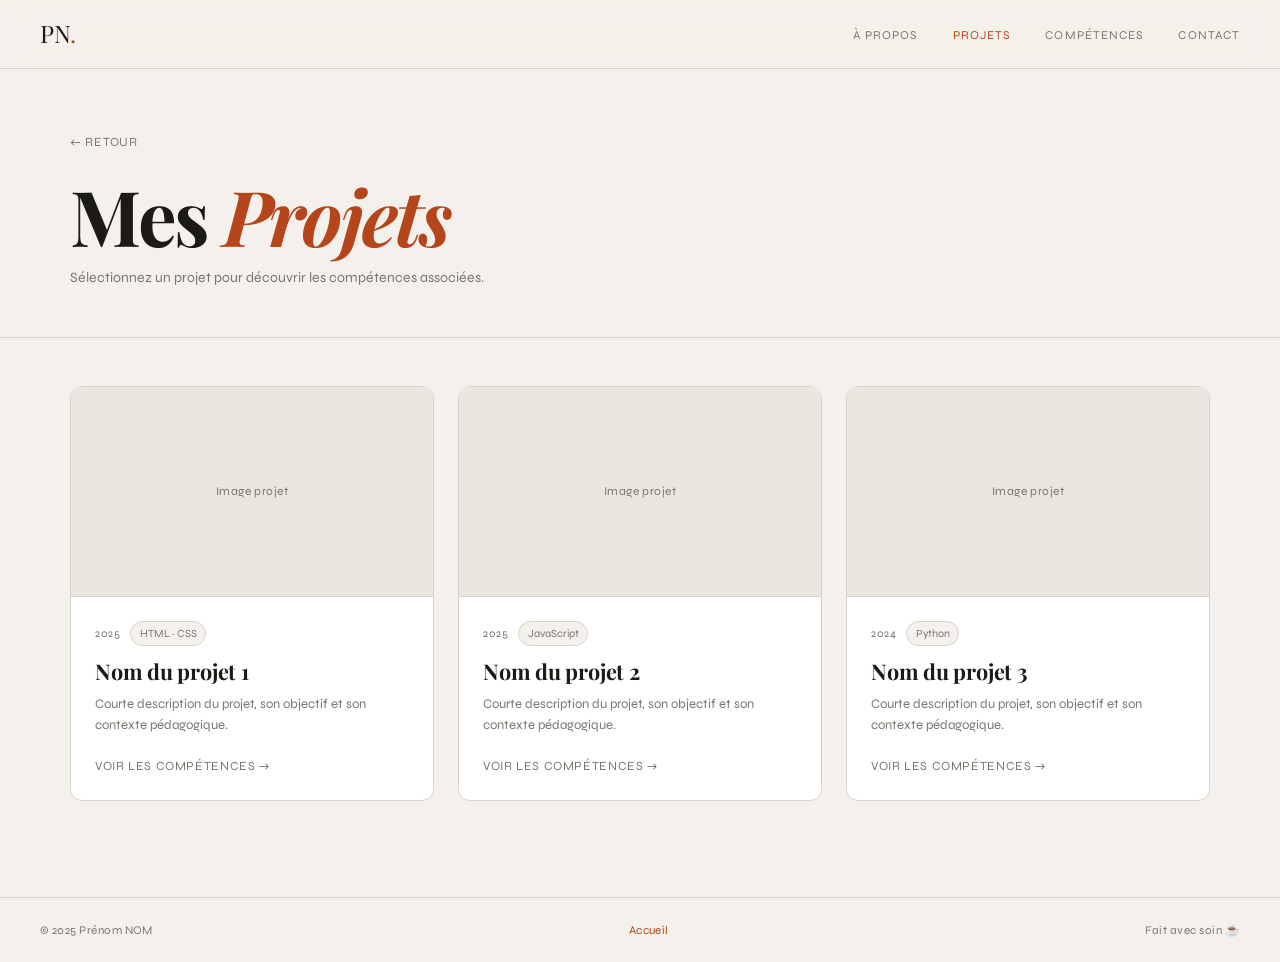
==== projets.html @ e12aec42 "Add files via upload" ====
<!DOCTYPE html>
<html lang="fr">
<head>
  <meta charset="UTF-8"/>
  <meta name="viewport" content="width=device-width, initial-scale=1.0"/>
  <title>Projets — Portfolio</title>
  <link rel="preconnect" href="https://fonts.googleapis.com">
  <link href="https://fonts.googleapis.com/css2?family=Playfair+Display:ital,wght@0,400;0,700;1,400&family=Syne:wght@400;500;700&display=swap" rel="stylesheet">
  <link rel="stylesheet" href="style.css"/>
</head>
<body class="page-projets">

  <nav class="nav">
    <a href="index.html" class="nav-logo">PN<span>.</span></a>
    <ul class="nav-links">
      <li><a href="index.html#about">À propos</a></li>
      <li><a href="projets.html" class="nav-active">Projets</a></li>
      <li><a href="index.html#skills">Compétences</a></li>
      <li><a href="index.html#contact">Contact</a></li>
    </ul>
    <button class="nav-burger" id="burger" aria-label="Menu">
      <span></span><span></span><span></span>
    </button>
  </nav>

  <!-- PAGE HEADER -->
  <header class="page-header">
    <div class="container">
      <a href="index.html" class="back-link">← Retour</a>
      <h1 class="page-title">Mes <em>Projets</em></h1>
      <p class="page-sub">Sélectionnez un projet pour découvrir les compétences associées.</p>
    </div>
  </header>

  <!-- MAIN CONTENT -->
  <main class="projets-main">
    <div class="container">

      <!-- VUE 1 : Grille des projets -->
      <div id="view-projects" class="view active">
        <div class="projects-grid">

          <article class="proj-card" data-project="projet1">
            <div class="proj-thumb placeholder-thumb">
              <!-- Remplace par : <img src="images/projet1.jpg" alt="Nom du projet"/> -->
              <span>Image projet</span>
            </div>
            <div class="proj-info">
              <div class="proj-meta">
                <span class="proj-year">2025</span>
                <span class="proj-tag">HTML · CSS</span>
              </div>
              <h2 class="proj-name">Nom du projet 1</h2>
              <p class="proj-desc">Courte description du projet, son objectif et son contexte pédagogique.</p>
              <span class="proj-cta">Voir les compétences →</span>
            </div>
          </article>

          <article class="proj-card" data-project="projet2">
            <div class="proj-thumb placeholder-thumb">
              <span>Image projet</span>
            </div>
            <div class="proj-info">
              <div class="proj-meta">
                <span class="proj-year">2025</span>
                <span class="proj-tag">JavaScript</span>
              </div>
              <h2 class="proj-name">Nom du projet 2</h2>
              <p class="proj-desc">Courte description du projet, son objectif et son contexte pédagogique.</p>
              <span class="proj-cta">Voir les compétences →</span>
            </div>
          </article>

          <article class="proj-card" data-project="projet3">
            <div class="proj-thumb placeholder-thumb">
              <span>Image projet</span>
            </div>
            <div class="proj-info">
              <div class="proj-meta">
                <span class="proj-year">2024</span>
                <span class="proj-tag">Python</span>
              </div>
              <h2 class="proj-name">Nom du projet 3</h2>
              <p class="proj-desc">Courte description du projet, son objectif et son contexte pédagogique.</p>
              <span class="proj-cta">Voir les compétences →</span>
            </div>
          </article>

          <!-- Ajoute d'autres projets ici en copiant un article.proj-card -->

        </div>
      </div>

      <!-- VUE 2 : Grille des 6 compétences -->
      <div id="view-competences" class="view">
        <div class="view-header">
          <button class="back-btn" id="back-to-projects">← Retour aux projets</button>
          <div class="view-title-block">
            <h2 class="view-title">Compétences de <em id="current-project-name">—</em></h2>
            <p class="view-sub">Cliquez sur une compétence pour voir les réalisations associées.</p>
          </div>
        </div>

        <div class="competences-grid">
          <div class="comp-card" data-comp="c1">
            <span class="comp-num">C1</span>
            <h3 class="comp-name">Nom Compétence 1</h3>
            <p class="comp-desc">Courte description de la compétence évaluée lors de l'examen.</p>
            <span class="comp-arrow">→</span>
          </div>
          <div class="comp-card" data-comp="c2">
            <span class="comp-num">C2</span>
            <h3 class="comp-name">Nom Compétence 2</h3>
            <p class="comp-desc">Courte description de la compétence évaluée lors de l'examen.</p>
            <span class="comp-arrow">→</span>
          </div>
          <div class="comp-card" data-comp="c3">
            <span class="comp-num">C3</span>
            <h3 class="comp-name">Nom Compétence 3</h3>
            <p class="comp-desc">Courte description de la compétence évaluée lors de l'examen.</p>
            <span class="comp-arrow">→</span>
          </div>
          <div class="comp-card" data-comp="c4">
            <span class="comp-num">C4</span>
            <h3 class="comp-name">Nom Compétence 4</h3>
            <p class="comp-desc">Courte description de la compétence évaluée lors de l'examen.</p>
            <span class="comp-arrow">→</span>
          </div>
          <div class="comp-card" data-comp="c5">
            <span class="comp-num">C5</span>
            <h3 class="comp-name">Nom Compétence 5</h3>
            <p class="comp-desc">Courte description de la compétence évaluée lors de l'examen.</p>
            <span class="comp-arrow">→</span>
          </div>
          <div class="comp-card" data-comp="c6">
            <span class="comp-num">C6</span>
            <h3 class="comp-name">Nom Compétence 6</h3>
            <p class="comp-desc">Courte description de la compétence évaluée lors de l'examen.</p>
            <span class="comp-arrow">→</span>
          </div>
        </div>
      </div>

      <!-- VUE 3 : Galerie d'images -->
      <div id="view-gallery" class="view">
        <div class="view-header">
          <button class="back-btn" id="back-to-competences">← Retour aux compétences</button>
          <div class="view-title-block">
            <h2 class="view-title">
              <em id="current-comp-name">—</em>
              <span class="view-title-project"> · <span id="gallery-project-name">—</span></span>
            </h2>
            <p class="view-sub">Cliquez sur une image pour l'agrandir.</p>
          </div>
        </div>

        <div class="gallery-grid" id="gallery-grid">
          <!-- Les images sont injectées dynamiquement par JS -->
        </div>

        <div class="gallery-empty" id="gallery-empty" style="display:none">
          <p>Aucune image pour cette compétence.<br>Ajoutez vos images dans <code>data.js</code>.</p>
        </div>
      </div>

    </div>
  </main>

  <!-- LIGHTBOX -->
  <div class="lightbox" id="lightbox" role="dialog" aria-modal="true" aria-label="Image agrandie">
    <button class="lb-close" id="lb-close" aria-label="Fermer">✕</button>
    <button class="lb-prev" id="lb-prev" aria-label="Précédent">‹</button>
    <button class="lb-next" id="lb-next" aria-label="Suivant">›</button>
    <div class="lb-inner">
      <img src="" alt="" id="lb-img"/>
      <p class="lb-caption" id="lb-caption"></p>
    </div>
  </div>

  <footer class="footer">
    <span>© 2025 Prénom NOM</span>
    <a href="index.html" class="footer-link">Accueil</a>
    <span>Fait avec soin ☕</span>
  </footer>

  <script src="data.js"></script>
  <script src="script.js"></script>
</body>
</html>
---- style.css ----
/* ============================================
   VARIABLES
   ============================================ */
:root {
  --bg:        #f4f1ec;
  --bg-alt:    #ebe7e0;
  --bg-dark:   #1c1a17;
  --fg:        #1c1a17;
  --fg-muted:  #7a7670;
  --accent:    #b5451b;
  --accent2:   #d4a574;
  --border:    #d8d3ca;
  --card:      #ffffff;
  --font-dis:  'Playfair Display', Georgia, serif;
  --font-ui:   'Syne', sans-serif;
  --r:         6px;
  --t:         0.22s ease;
  --max:       1140px;
}

/* ============================================
   RESET
   ============================================ */
*,*::before,*::after{box-sizing:border-box;margin:0;padding:0}
html{scroll-behavior:smooth;font-size:16px}
body{font-family:var(--font-ui);background:var(--bg);color:var(--fg);line-height:1.65;overflow-x:hidden}
a{color:inherit;text-decoration:none}
img{display:block;max-width:100%}
ul{list-style:none}
button{font-family:var(--font-ui)}

/* ============================================
   NAV
   ============================================ */
.nav{
  position:fixed;top:0;left:0;right:0;z-index:200;
  display:flex;align-items:center;justify-content:space-between;
  padding:.9rem 2.5rem;
  background:rgba(244,241,236,.9);
  backdrop-filter:blur(14px);
  border-bottom:1px solid var(--border);
}
.nav-logo{
  font-family:var(--font-dis);font-size:1.5rem;letter-spacing:-.02em;
  color:var(--fg);
}
.nav-logo span{color:var(--accent)}
.nav-links{display:flex;gap:2.2rem}
.nav-links a{
  font-size:.75rem;letter-spacing:.09em;text-transform:uppercase;
  color:var(--fg-muted);transition:color var(--t);
}
.nav-links a:hover,.nav-links a.nav-active{color:var(--accent)}
.nav-burger{display:none;flex-direction:column;gap:5px;background:none;border:none;cursor:pointer;padding:4px}
.nav-burger span{display:block;width:22px;height:1.5px;background:var(--fg);transition:var(--t)}

/* ============================================
   HERO (index)
   ============================================ */
.hero{
  min-height:100vh;display:flex;align-items:center;
  padding:8rem 2.5rem 4rem;
  position:relative;overflow:hidden;
}
.hero-bg-grid{
  position:absolute;inset:0;
  background-image:
    linear-gradient(var(--border) 1px,transparent 1px),
    linear-gradient(90deg,var(--border) 1px,transparent 1px);
  background-size:60px 60px;
  opacity:.35;
}
.hero-inner{position:relative;z-index:2;max-width:var(--max);margin:0 auto;width:100%}
.hero-badge{
  display:inline-block;margin-bottom:2rem;
  padding:.3rem .9rem;border:1px solid var(--border);border-radius:100px;
  font-size:.72rem;letter-spacing:.1em;text-transform:uppercase;color:var(--fg-muted);
  animation:fadeUp .6s ease both;
}
.hero-title{
  font-family:var(--font-dis);
  font-size:clamp(3.8rem,10vw,8.5rem);
  line-height:.95;letter-spacing:-.03em;
  margin-bottom:1.6rem;
  animation:fadeUp .7s .1s ease both;
}
.hero-title .line1{display:block}
.hero-title .line2{display:block;color:var(--accent);font-style:italic}
.hero-sub{
  font-size:.9rem;color:var(--fg-muted);margin-bottom:2.5rem;
  animation:fadeUp .7s .2s ease both;
}
.hero-sub strong{color:var(--fg)}
.hero-ctas{display:flex;gap:1rem;flex-wrap:wrap;animation:fadeUp .7s .3s ease both}

.hero-scroll-hint{
  position:absolute;bottom:2.5rem;left:2.5rem;
  display:flex;flex-direction:column;align-items:center;gap:.6rem;
  font-size:.68rem;letter-spacing:.1em;text-transform:uppercase;color:var(--fg-muted);
}
.scroll-line{width:1px;height:50px;background:linear-gradient(to bottom,var(--accent),transparent);animation:pulse 2s infinite}

/* ============================================
   BUTTONS / CTAs
   ============================================ */
.cta-main{
  display:inline-block;
  padding:.75rem 1.8rem;
  background:var(--accent);color:#fff;
  font-size:.78rem;letter-spacing:.06em;text-transform:uppercase;
  border:none;border-radius:var(--r);cursor:pointer;
  transition:background var(--t),transform var(--t);
}
.cta-main:hover{background:var(--fg);transform:translateY(-2px)}

.cta-ghost{
  display:inline-block;
  padding:.75rem 1.8rem;
  background:transparent;color:var(--fg);
  font-size:.78rem;letter-spacing:.06em;text-transform:uppercase;
  border:1px solid var(--border);border-radius:var(--r);
  transition:border-color var(--t),color var(--t),transform var(--t);
}
.cta-ghost:hover{border-color:var(--fg);transform:translateY(-2px)}

/* ============================================
   SECTION LAYOUT
   ============================================ */
.section{padding:6rem 2.5rem}
.section-alt{background:var(--bg-alt)}
.section-dark{background:var(--bg-dark);color:#f4f1ec}
.container{max-width:var(--max);margin:0 auto;width:100%}
.split{display:grid;grid-template-columns:180px 1fr;gap:3.5rem;align-items:start}
.tag-num{
  font-family:var(--font-dis);font-size:3.5rem;font-style:italic;
  color:var(--accent);line-height:1;display:block;margin-bottom:.2rem;
}
.tag-text{font-size:.72rem;letter-spacing:.1em;text-transform:uppercase;color:var(--fg-muted)}
.tag-num.light{color:var(--accent2)}
.tag-text.light{color:rgba(244,241,236,.5)}
.s-title{
  font-family:var(--font-dis);
  font-size:clamp(1.9rem,3.5vw,2.8rem);
  letter-spacing:-.02em;line-height:1.1;
  margin-bottom:1.4rem;
}
.s-title.light{color:#f4f1ec}
.s-body{font-size:.88rem;color:var(--fg-muted);margin-bottom:1rem;max-width:58ch}
.s-body.light{color:rgba(244,241,236,.65)}
.s-body strong{color:var(--fg)}

/* ============================================
   INFO GRID (about)
   ============================================ */
.info-grid{
  margin-top:2rem;display:grid;grid-template-columns:1fr 1fr;
  gap:0;border:1px solid var(--border);border-radius:var(--r);overflow:hidden;
}
.info-cell{
  padding:1rem 1.2rem;
  border-right:1px solid var(--border);border-bottom:1px solid var(--border);
}
.info-cell:nth-child(even){border-right:none}
.info-cell:nth-last-child(-n+2){border-bottom:none}
.info-key{display:block;font-size:.67rem;letter-spacing:.1em;text-transform:uppercase;color:var(--fg-muted);margin-bottom:.3rem}
.info-val{display:block;font-size:.88rem;color:var(--fg)}

/* ============================================
   TEASER (home → projects section)
   ============================================ */
.teaser-head{margin-bottom:3rem}
.teaser-head .s-title{margin-top:.5rem}
.teaser-head .cta-main{margin-top:1.2rem}

.teaser-grid{
  display:grid;grid-template-columns:repeat(6,1fr);gap:1px;
  background:rgba(255,255,255,.08);
  border:1px solid rgba(255,255,255,.08);
  border-radius:var(--r);overflow:hidden;
}
.teaser-card{
  padding:2rem 1.2rem;
  background:rgba(255,255,255,.03);
  border-right:1px solid rgba(255,255,255,.06);
  transition:background var(--t);
  cursor:default;
  animation:fadeUp .6s var(--delay,0s) ease both;
}
.teaser-card:last-child{border-right:none}
.teaser-card:hover{background:rgba(181,69,27,.15)}
.tc-num{
  display:block;
  font-family:var(--font-dis);font-style:italic;font-size:2rem;
  color:var(--accent2);margin-bottom:.5rem;
}
.tc-label{font-size:.75rem;color:rgba(244,241,236,.5);letter-spacing:.04em}

/* ============================================
   SKILLS
   ============================================ */
.sk-group{margin-bottom:2.5rem}
.sk-cat{font-size:.68rem;letter-spacing:.1em;text-transform:uppercase;color:var(--fg-muted);margin-bottom:1rem}
.sk-bars{display:flex;flex-direction:column;gap:.9rem}
.sk-row{display:flex;align-items:center;gap:1rem}
.sk-name{font-size:.82rem;min-width:120px}
.sk-track{flex:1;height:2px;background:var(--border);border-radius:100px;overflow:hidden}
.sk-fill{height:100%;width:0;background:var(--accent);animation:fillBar 1s ease forwards;animation-delay:.4s}
.sk-pct{font-size:.7rem;color:var(--fg-muted);min-width:32px;text-align:right}
.pills-row{display:flex;flex-wrap:wrap;gap:.5rem}
.pill{
  display:inline-block;padding:.25rem .75rem;
  background:var(--bg);border:1px solid var(--border);border-radius:100px;
  font-size:.72rem;color:var(--fg-muted);
}

/* ============================================
   CONTACT
   ============================================ */
.c-form{margin-top:1.5rem}
.c-row{display:grid;grid-template-columns:1fr 1fr;gap:1rem}
.c-group{display:flex;flex-direction:column;gap:.35rem;margin-bottom:.9rem}
.c-group label{font-size:.68rem;letter-spacing:.08em;text-transform:uppercase;color:var(--fg-muted)}
.c-group input,.c-group textarea{
  font-family:var(--font-ui);font-size:.85rem;
  padding:.7rem 1rem;background:var(--card);
  border:1px solid var(--border);border-radius:var(--r);
  color:var(--fg);transition:border-color var(--t);outline:none;resize:vertical;
}
.c-group input:focus,.c-group textarea:focus{border-color:var(--accent)}
.c-group input::placeholder,.c-group textarea::placeholder{color:var(--fg-muted);opacity:.5}
.c-status{margin-top:.6rem;font-size:.8rem;color:var(--accent);min-height:1.2em}
.c-links{margin-top:2rem;display:flex;flex-direction:column;gap:.7rem;border-top:1px solid var(--border);padding-top:2rem}
.c-link{display:flex;align-items:center;gap:.8rem;font-size:.85rem;color:var(--fg-muted);transition:color var(--t)}
.c-link:hover{color:var(--accent)}
.c-icon{
  width:28px;height:28px;display:flex;align-items:center;justify-content:center;
  border:1px solid var(--border);border-radius:var(--r);font-size:.75rem;font-style:normal;
}

/* ============================================
   PAGE PROJETS — HEADER
   ============================================ */
.page-header{
  padding:8rem 2.5rem 3rem;
  border-bottom:1px solid var(--border);
}
.back-link{
  display:inline-block;margin-bottom:1.5rem;
  font-size:.78rem;letter-spacing:.06em;text-transform:uppercase;
  color:var(--fg-muted);transition:color var(--t);
}
.back-link:hover{color:var(--accent)}
.page-title{
  font-family:var(--font-dis);
  font-size:clamp(2.5rem,6vw,5rem);
  line-height:1;letter-spacing:-.03em;
  margin-bottom:.8rem;
}
.page-title em{color:var(--accent);font-style:italic}
.page-sub{font-size:.88rem;color:var(--fg-muted)}

/* ============================================
   PAGE PROJETS — MAIN
   ============================================ */
.projets-main{padding:3rem 2.5rem 6rem}

/* VUES */
.view{display:none;animation:fadeUp .4s ease both}
.view.active{display:block}

.view-header{
  display:flex;align-items:flex-start;gap:2rem;margin-bottom:2.5rem;
  padding-bottom:2rem;border-bottom:1px solid var(--border);
}
.back-btn{
  flex-shrink:0;margin-top:.25rem;
  background:none;border:1px solid var(--border);border-radius:var(--r);
  padding:.5rem 1rem;font-size:.75rem;letter-spacing:.05em;text-transform:uppercase;
  color:var(--fg-muted);cursor:pointer;transition:all var(--t);
}
.back-btn:hover{border-color:var(--accent);color:var(--accent)}
.view-title{
  font-family:var(--font-dis);
  font-size:clamp(1.6rem,3vw,2.4rem);
  letter-spacing:-.02em;line-height:1.1;
  margin-bottom:.4rem;
}
.view-title em{color:var(--accent);font-style:italic}
.view-title-project{font-size:1rem;color:var(--fg-muted);font-family:var(--font-ui)}
.view-sub{font-size:.82rem;color:var(--fg-muted)}

/* ============================================
   GRILLE PROJETS
   ============================================ */
.projects-grid{
  display:grid;
  grid-template-columns:repeat(auto-fill,minmax(320px,1fr));
  gap:1.5rem;
}
.proj-card{
  background:var(--card);border:1px solid var(--border);border-radius:calc(var(--r)*2);
  overflow:hidden;cursor:pointer;
  display:flex;flex-direction:column;
  transition:transform var(--t),box-shadow var(--t);
}
.proj-card:hover{transform:translateY(-5px);box-shadow:0 20px 50px rgba(0,0,0,.09)}
.proj-card:hover .proj-cta{color:var(--accent)}

.proj-thumb{width:100%;height:210px;overflow:hidden;background:var(--bg-alt);flex-shrink:0}
.proj-thumb img{width:100%;height:100%;object-fit:cover;transition:transform .4s ease}
.proj-card:hover .proj-thumb img{transform:scale(1.04)}
.placeholder-thumb{
  display:flex;align-items:center;justify-content:center;
  font-size:.75rem;color:var(--fg-muted);letter-spacing:.04em;
  border-bottom:1px solid var(--border);
}

.proj-info{padding:1.5rem;flex:1;display:flex;flex-direction:column}
.proj-meta{display:flex;gap:.6rem;align-items:center;margin-bottom:.8rem}
.proj-year{font-size:.7rem;color:var(--fg-muted);letter-spacing:.05em}
.proj-tag{
  font-size:.68rem;padding:.15rem .55rem;
  background:var(--bg);border:1px solid var(--border);border-radius:100px;
  color:var(--fg-muted);
}
.proj-name{
  font-family:var(--font-dis);font-size:1.35rem;letter-spacing:-.01em;
  margin-bottom:.6rem;line-height:1.2;
}
.proj-desc{font-size:.82rem;color:var(--fg-muted);line-height:1.6;flex:1;margin-bottom:1.2rem}
.proj-cta{
  font-size:.78rem;letter-spacing:.05em;text-transform:uppercase;
  color:var(--fg-muted);transition:color var(--t);
  margin-top:auto;
}

/* ============================================
   GRILLE COMPÉTENCES
   ============================================ */
.competences-grid{
  display:grid;
  grid-template-columns:repeat(3,1fr);
  gap:1px;
  background:var(--border);
  border:1px solid var(--border);
  border-radius:calc(var(--r)*2);
  overflow:hidden;
}
.comp-card{
  background:var(--card);
  padding:2.2rem 1.8rem;
  cursor:pointer;position:relative;
  transition:background var(--t),color var(--t);
  display:flex;flex-direction:column;
}
.comp-card:hover{background:var(--accent);color:#fff}
.comp-num{
  font-family:var(--font-dis);font-style:italic;font-size:2.8rem;
  color:var(--accent);line-height:1;margin-bottom:.8rem;
  transition:color var(--t);
}
.comp-card:hover .comp-num{color:rgba(255,255,255,.4)}
.comp-name{font-size:1rem;margin-bottom:.5rem;line-height:1.2}
.comp-desc{font-size:.8rem;color:var(--fg-muted);line-height:1.55;flex:1;transition:color var(--t)}
.comp-card:hover .comp-desc{color:rgba(255,255,255,.75)}
.comp-arrow{
  margin-top:1.2rem;font-size:1.1rem;color:var(--border);
  transition:color var(--t),transform var(--t);
  align-self:flex-end;
}
.comp-card:hover .comp-arrow{color:#fff;transform:translateX(4px)}

/* ============================================
   GALERIE
   ============================================ */
.gallery-grid{
  display:grid;
  grid-template-columns:repeat(auto-fill,minmax(220px,1fr));
  gap:1rem;
}
.gallery-item{
  aspect-ratio:4/3;overflow:hidden;
  border-radius:var(--r);border:1px solid var(--border);
  cursor:zoom-in;background:var(--bg-alt);
  position:relative;
}
.gallery-item img{
  width:100%;height:100%;object-fit:cover;
  transition:transform .35s ease;
}
.gallery-item:hover img{transform:scale(1.06)}
.gallery-item-placeholder{
  width:100%;height:100%;
  display:flex;align-items:center;justify-content:center;
  flex-direction:column;gap:.5rem;
  color:var(--fg-muted);font-size:.75rem;letter-spacing:.04em;
  background:var(--bg-alt);
  cursor:default;
}
.gallery-item-placeholder span.icon{font-size:2rem;opacity:.3}

.gallery-empty{
  text-align:center;padding:4rem 2rem;
  color:var(--fg-muted);font-size:.88rem;line-height:1.8;
}
.gallery-empty code{
  background:var(--bg-alt);padding:.15rem .45rem;border-radius:3px;
  font-size:.82rem;color:var(--accent);
}

/* ============================================
   LIGHTBOX
   ============================================ */
.lightbox{
  display:none;position:fixed;inset:0;z-index:1000;
  background:rgba(28,26,23,.96);
  align-items:center;justify-content:center;
  animation:fadeIn .2s ease;
}
.lightbox.open{display:flex}
.lb-inner{max-width:90vw;max-height:90vh;position:relative}
.lb-inner img{
  max-width:90vw;max-height:80vh;
  object-fit:contain;border-radius:var(--r);
  display:block;
}
.lb-caption{
  text-align:center;margin-top:.8rem;
  font-size:.82rem;color:rgba(244,241,236,.55);
  letter-spacing:.03em;
}
.lb-close{
  position:fixed;top:1.5rem;right:2rem;
  background:none;border:none;
  font-size:1.8rem;color:rgba(244,241,236,.7);
  cursor:pointer;transition:color var(--t);z-index:10;
}
.lb-close:hover{color:#fff}
.lb-prev,.lb-next{
  position:fixed;top:50%;transform:translateY(-50%);
  background:rgba(244,241,236,.1);border:none;
  font-size:2.5rem;color:rgba(244,241,236,.7);
  cursor:pointer;transition:all var(--t);
  padding:.5rem 1rem;border-radius:var(--r);
  z-index:10;
}
.lb-prev{left:1.5rem}
.lb-next{right:1.5rem}
.lb-prev:hover,.lb-next:hover{background:rgba(244,241,236,.2);color:#fff}

/* ============================================
   FOOTER
   ============================================ */
.footer{
  padding:1.4rem 2.5rem;
  display:flex;justify-content:space-between;align-items:center;
  border-top:1px solid var(--border);
  font-size:.73rem;color:var(--fg-muted);letter-spacing:.04em;
}
.footer-link{color:var(--accent);transition:opacity var(--t)}
.footer-link:hover{opacity:.7}

/* ============================================
   ANIMATIONS
   ============================================ */
@keyframes fadeUp{from{opacity:0;transform:translateY(22px)}to{opacity:1;transform:none}}
@keyframes fadeIn{from{opacity:0}to{opacity:1}}
@keyframes fillBar{to{width:var(--w)}}
@keyframes pulse{0%,100%{opacity:.4}50%{opacity:1}}

.reveal{opacity:0;transform:translateY(18px);transition:opacity .55s ease,transform .55s ease}
.reveal.visible{opacity:1;transform:none}

/* ============================================
   RESPONSIVE
   ============================================ */
@media(max-width:900px){
  .teaser-grid{grid-template-columns:repeat(3,1fr)}
  .competences-grid{grid-template-columns:repeat(2,1fr)}
}

@media(max-width:700px){
  .nav-links{display:none}
  .nav-links.open{
    display:flex;flex-direction:column;
    position:fixed;top:58px;left:0;right:0;
    background:var(--bg);padding:1.5rem 2rem;gap:1.5rem;
    border-bottom:1px solid var(--border);z-index:199;
  }
  .nav-burger{display:flex}
  .hero{padding:7rem 1.5rem 3rem}
  .section{padding:4rem 1.5rem}
  .split{grid-template-columns:1fr;gap:1rem}
  .info-grid{grid-template-columns:1fr}
  .info-cell:nth-child(even){border-right:none}
  .info-cell{border-right:none}
  .teaser-grid{grid-template-columns:repeat(2,1fr)}
  .c-row{grid-template-columns:1fr}
  .footer{flex-direction:column;gap:.5rem;text-align:center}
  .page-header{padding:7rem 1.5rem 2.5rem}
  .projets-main{padding:2.5rem 1.5rem 5rem}
  .view-header{flex-direction:column;gap:1rem}
  .projects-grid{grid-template-columns:1fr}
  .competences-grid{grid-template-columns:1fr}
  .lb-prev{left:.5rem}
  .lb-next{right:.5rem}
}

@media(max-width:500px){
  .teaser-grid{grid-template-columns:repeat(2,1fr)}
  .gallery-grid{grid-template-columns:repeat(2,1fr)}
}
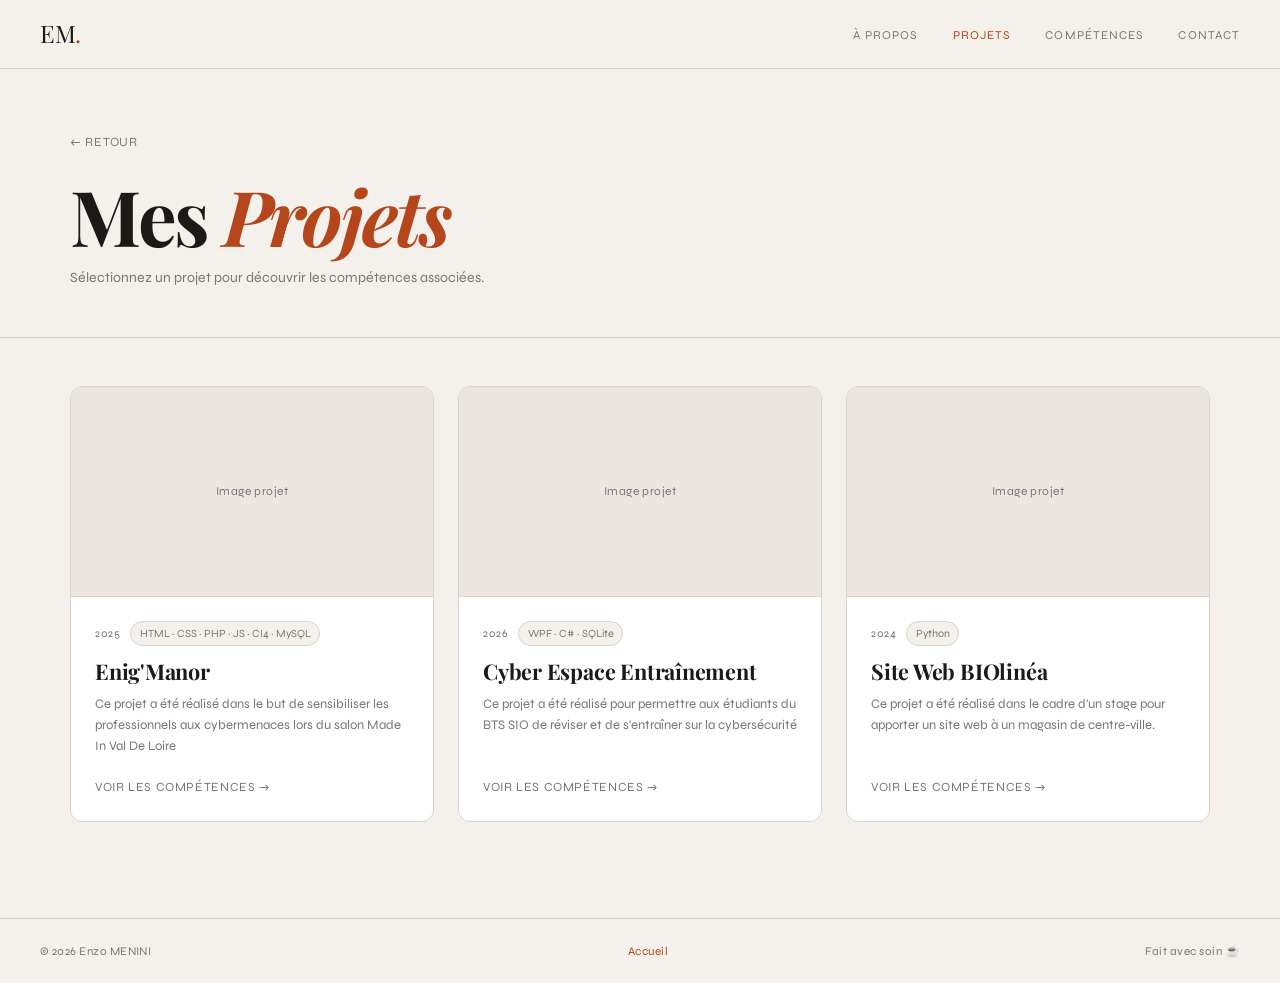
==== commit b78527a7: "Add files via upload" ====
--- a/projets.html
+++ b/projets.html
@@ -11,7 +11,7 @@
 <body class="page-projets">
 
   <nav class="nav">
-    <a href="index.html" class="nav-logo">PN<span>.</span></a>
+    <a href="index.html" class="nav-logo">EM<span>.</span></a>
     <ul class="nav-links">
       <li><a href="index.html#about">À propos</a></li>
       <li><a href="projets.html" class="nav-active">Projets</a></li>
@@ -48,10 +48,10 @@
             <div class="proj-info">
               <div class="proj-meta">
                 <span class="proj-year">2025</span>
-                <span class="proj-tag">HTML · CSS</span>
+                <span class="proj-tag">HTML · CSS · PHP · JS · CI4 · MySQL</span>
               </div>
-              <h2 class="proj-name">Nom du projet 1</h2>
-              <p class="proj-desc">Courte description du projet, son objectif et son contexte pédagogique.</p>
+              <h2 class="proj-name">Enig'Manor</h2>
+              <p class="proj-desc">Ce projet a été réalisé dans le but de sensibiliser les professionnels aux cybermenaces lors du salon Made In Val De Loire</p>
               <span class="proj-cta">Voir les compétences →</span>
             </div>
           </article>
@@ -62,11 +62,11 @@
             </div>
             <div class="proj-info">
               <div class="proj-meta">
-                <span class="proj-year">2025</span>
-                <span class="proj-tag">JavaScript</span>
+                <span class="proj-year">2026</span>
+                <span class="proj-tag">WPF · C# · SQLite</span>
               </div>
-              <h2 class="proj-name">Nom du projet 2</h2>
-              <p class="proj-desc">Courte description du projet, son objectif et son contexte pédagogique.</p>
+              <h2 class="proj-name">Cyber Espace Entraînement</h2>
+              <p class="proj-desc">Ce projet a été réalisé pour permettre aux étudiants du BTS SIO de réviser et de s'entraîner sur la cybersécurité</p>
               <span class="proj-cta">Voir les compétences →</span>
             </div>
           </article>
@@ -80,8 +80,8 @@
                 <span class="proj-year">2024</span>
                 <span class="proj-tag">Python</span>
               </div>
-              <h2 class="proj-name">Nom du projet 3</h2>
-              <p class="proj-desc">Courte description du projet, son objectif et son contexte pédagogique.</p>
+              <h2 class="proj-name">Site Web BIOlinéa</h2>
+              <p class="proj-desc">Ce projet a été réalisé dans le cadre d'un stage pour apporter un site web à un magasin de centre-ville.</p>
               <span class="proj-cta">Voir les compétences →</span>
             </div>
           </article>
@@ -104,37 +104,37 @@
         <div class="competences-grid">
           <div class="comp-card" data-comp="c1">
             <span class="comp-num">C1</span>
-            <h3 class="comp-name">Nom Compétence 1</h3>
+            <h3 class="comp-name">Gérer le patrimoine informatique</h3>
             <p class="comp-desc">Courte description de la compétence évaluée lors de l'examen.</p>
             <span class="comp-arrow">→</span>
           </div>
           <div class="comp-card" data-comp="c2">
             <span class="comp-num">C2</span>
-            <h3 class="comp-name">Nom Compétence 2</h3>
+            <h3 class="comp-name">Répondre aux incidents et aux demandes d'assistance et d'évolution</h3>
             <p class="comp-desc">Courte description de la compétence évaluée lors de l'examen.</p>
             <span class="comp-arrow">→</span>
           </div>
           <div class="comp-card" data-comp="c3">
             <span class="comp-num">C3</span>
-            <h3 class="comp-name">Nom Compétence 3</h3>
+            <h3 class="comp-name">Développer la présence en ligne de l'organisation</h3>
             <p class="comp-desc">Courte description de la compétence évaluée lors de l'examen.</p>
             <span class="comp-arrow">→</span>
           </div>
           <div class="comp-card" data-comp="c4">
             <span class="comp-num">C4</span>
-            <h3 class="comp-name">Nom Compétence 4</h3>
+            <h3 class="comp-name">Travailler en mode projet</h3>
             <p class="comp-desc">Courte description de la compétence évaluée lors de l'examen.</p>
             <span class="comp-arrow">→</span>
           </div>
           <div class="comp-card" data-comp="c5">
             <span class="comp-num">C5</span>
-            <h3 class="comp-name">Nom Compétence 5</h3>
+            <h3 class="comp-name">Mettre à disposition des utilisateurs un service informatique</h3>
             <p class="comp-desc">Courte description de la compétence évaluée lors de l'examen.</p>
             <span class="comp-arrow">→</span>
           </div>
           <div class="comp-card" data-comp="c6">
             <span class="comp-num">C6</span>
-            <h3 class="comp-name">Nom Compétence 6</h3>
+            <h3 class="comp-name">Organiser son développement professionnel</h3>
             <p class="comp-desc">Courte description de la compétence évaluée lors de l'examen.</p>
             <span class="comp-arrow">→</span>
           </div>
@@ -178,7 +178,7 @@
   </div>
 
   <footer class="footer">
-    <span>© 2025 Prénom NOM</span>
+    <span>© 2026 Enzo MENINI</span>
     <a href="index.html" class="footer-link">Accueil</a>
     <span>Fait avec soin ☕</span>
   </footer>
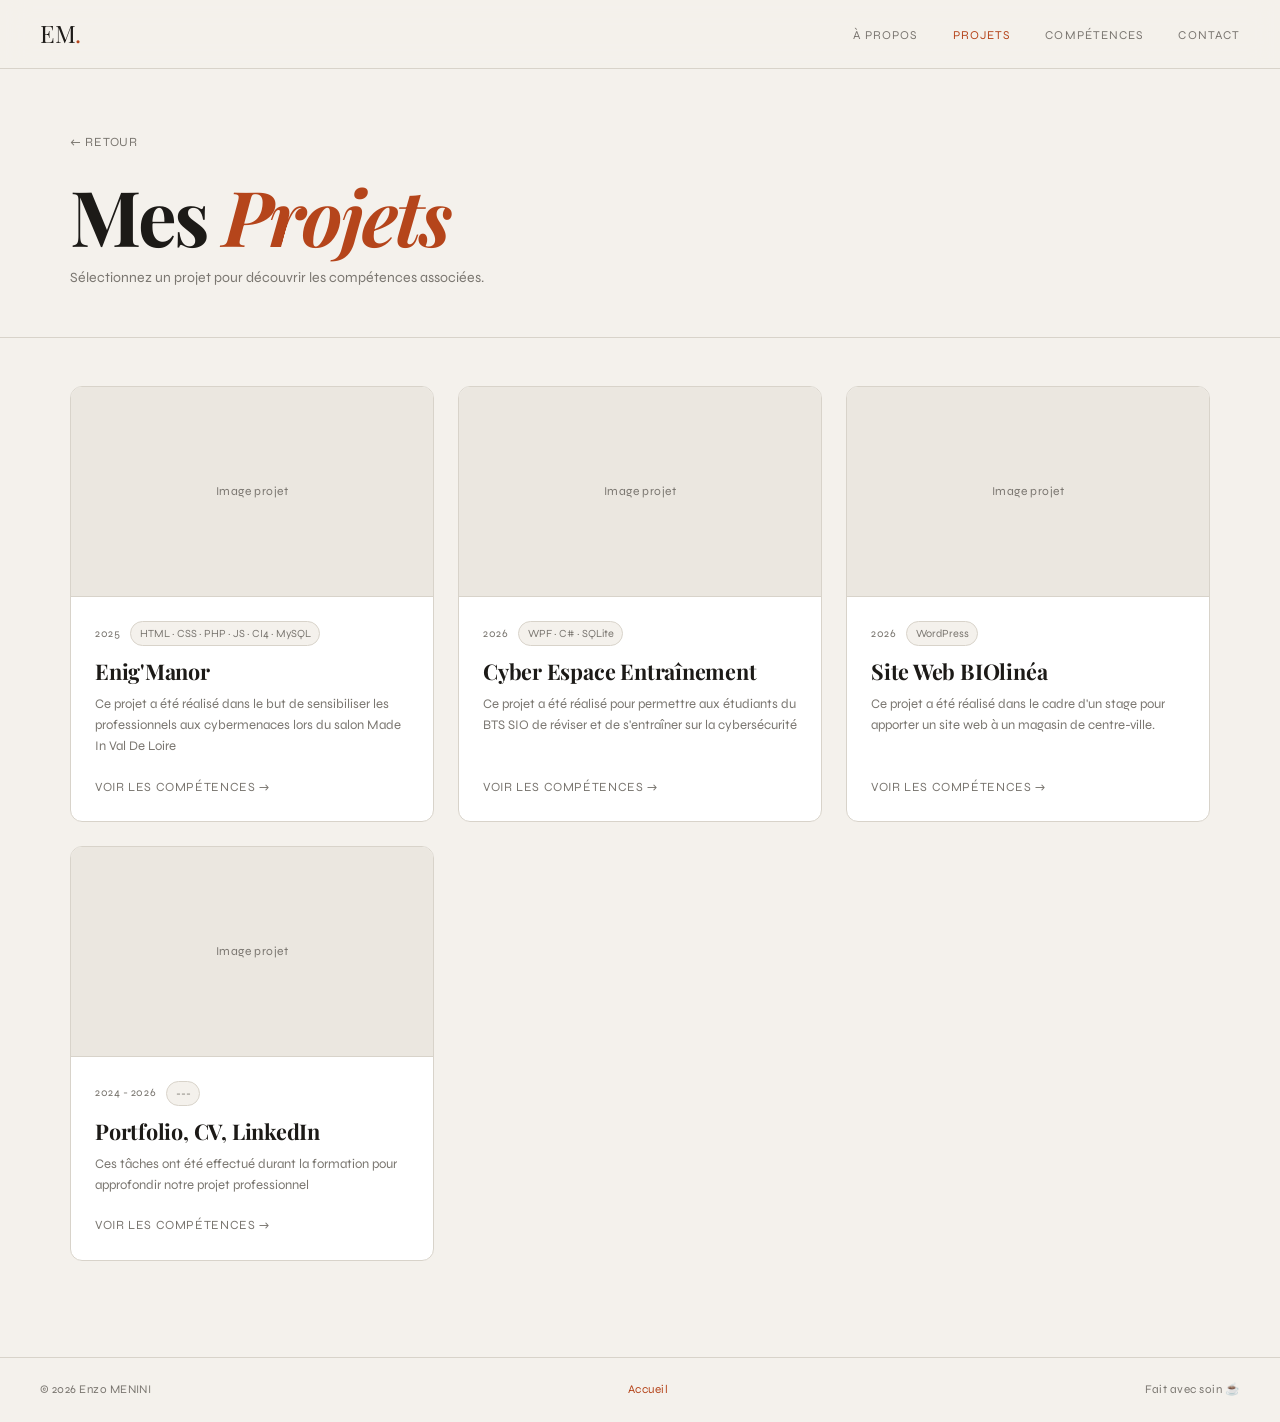
==== commit 16d31ba6: "Add files via upload" ====
--- a/projets.html
+++ b/projets.html
@@ -42,8 +42,8 @@
 
           <article class="proj-card" data-project="projet1">
             <div class="proj-thumb placeholder-thumb">
-              <!-- Remplace par : <img src="images/projet1.jpg" alt="Nom du projet"/> -->
-              <span>Image projet</span>
+              <!-- <img src="images/mivdl.png" alt="MIVDL"/> -->
+               <span>Image projet</span>
             </div>
             <div class="proj-info">
               <div class="proj-meta">
@@ -77,11 +77,26 @@
             </div>
             <div class="proj-info">
               <div class="proj-meta">
-                <span class="proj-year">2024</span>
-                <span class="proj-tag">Python</span>
+                <span class="proj-year">2026</span>
+                <span class="proj-tag">WordPress</span>
               </div>
               <h2 class="proj-name">Site Web BIOlinéa</h2>
               <p class="proj-desc">Ce projet a été réalisé dans le cadre d'un stage pour apporter un site web à un magasin de centre-ville.</p>
+              <span class="proj-cta">Voir les compétences →</span>
+            </div>
+          </article>
+
+          <article class="proj-card" data-project="projet4">
+            <div class="proj-thumb placeholder-thumb">
+              <span>Image projet</span>
+            </div>
+            <div class="proj-info">
+              <div class="proj-meta">
+                <span class="proj-year">2024 - 2026</span>
+                <span class="proj-tag"> --- </span>
+              </div>
+              <h2 class="proj-name">Portfolio, CV, LinkedIn</h2>
+              <p class="proj-desc">Ces tâches ont été effectué durant la formation pour approfondir notre projet professionnel</p>
               <span class="proj-cta">Voir les compétences →</span>
             </div>
           </article>
@@ -105,37 +120,31 @@
           <div class="comp-card" data-comp="c1">
             <span class="comp-num">C1</span>
             <h3 class="comp-name">Gérer le patrimoine informatique</h3>
-            <p class="comp-desc">Courte description de la compétence évaluée lors de l'examen.</p>
             <span class="comp-arrow">→</span>
           </div>
           <div class="comp-card" data-comp="c2">
             <span class="comp-num">C2</span>
             <h3 class="comp-name">Répondre aux incidents et aux demandes d'assistance et d'évolution</h3>
-            <p class="comp-desc">Courte description de la compétence évaluée lors de l'examen.</p>
             <span class="comp-arrow">→</span>
           </div>
           <div class="comp-card" data-comp="c3">
             <span class="comp-num">C3</span>
             <h3 class="comp-name">Développer la présence en ligne de l'organisation</h3>
-            <p class="comp-desc">Courte description de la compétence évaluée lors de l'examen.</p>
             <span class="comp-arrow">→</span>
           </div>
           <div class="comp-card" data-comp="c4">
             <span class="comp-num">C4</span>
             <h3 class="comp-name">Travailler en mode projet</h3>
-            <p class="comp-desc">Courte description de la compétence évaluée lors de l'examen.</p>
             <span class="comp-arrow">→</span>
           </div>
           <div class="comp-card" data-comp="c5">
             <span class="comp-num">C5</span>
             <h3 class="comp-name">Mettre à disposition des utilisateurs un service informatique</h3>
-            <p class="comp-desc">Courte description de la compétence évaluée lors de l'examen.</p>
             <span class="comp-arrow">→</span>
           </div>
           <div class="comp-card" data-comp="c6">
             <span class="comp-num">C6</span>
             <h3 class="comp-name">Organiser son développement professionnel</h3>
-            <p class="comp-desc">Courte description de la compétence évaluée lors de l'examen.</p>
             <span class="comp-arrow">→</span>
           </div>
         </div>
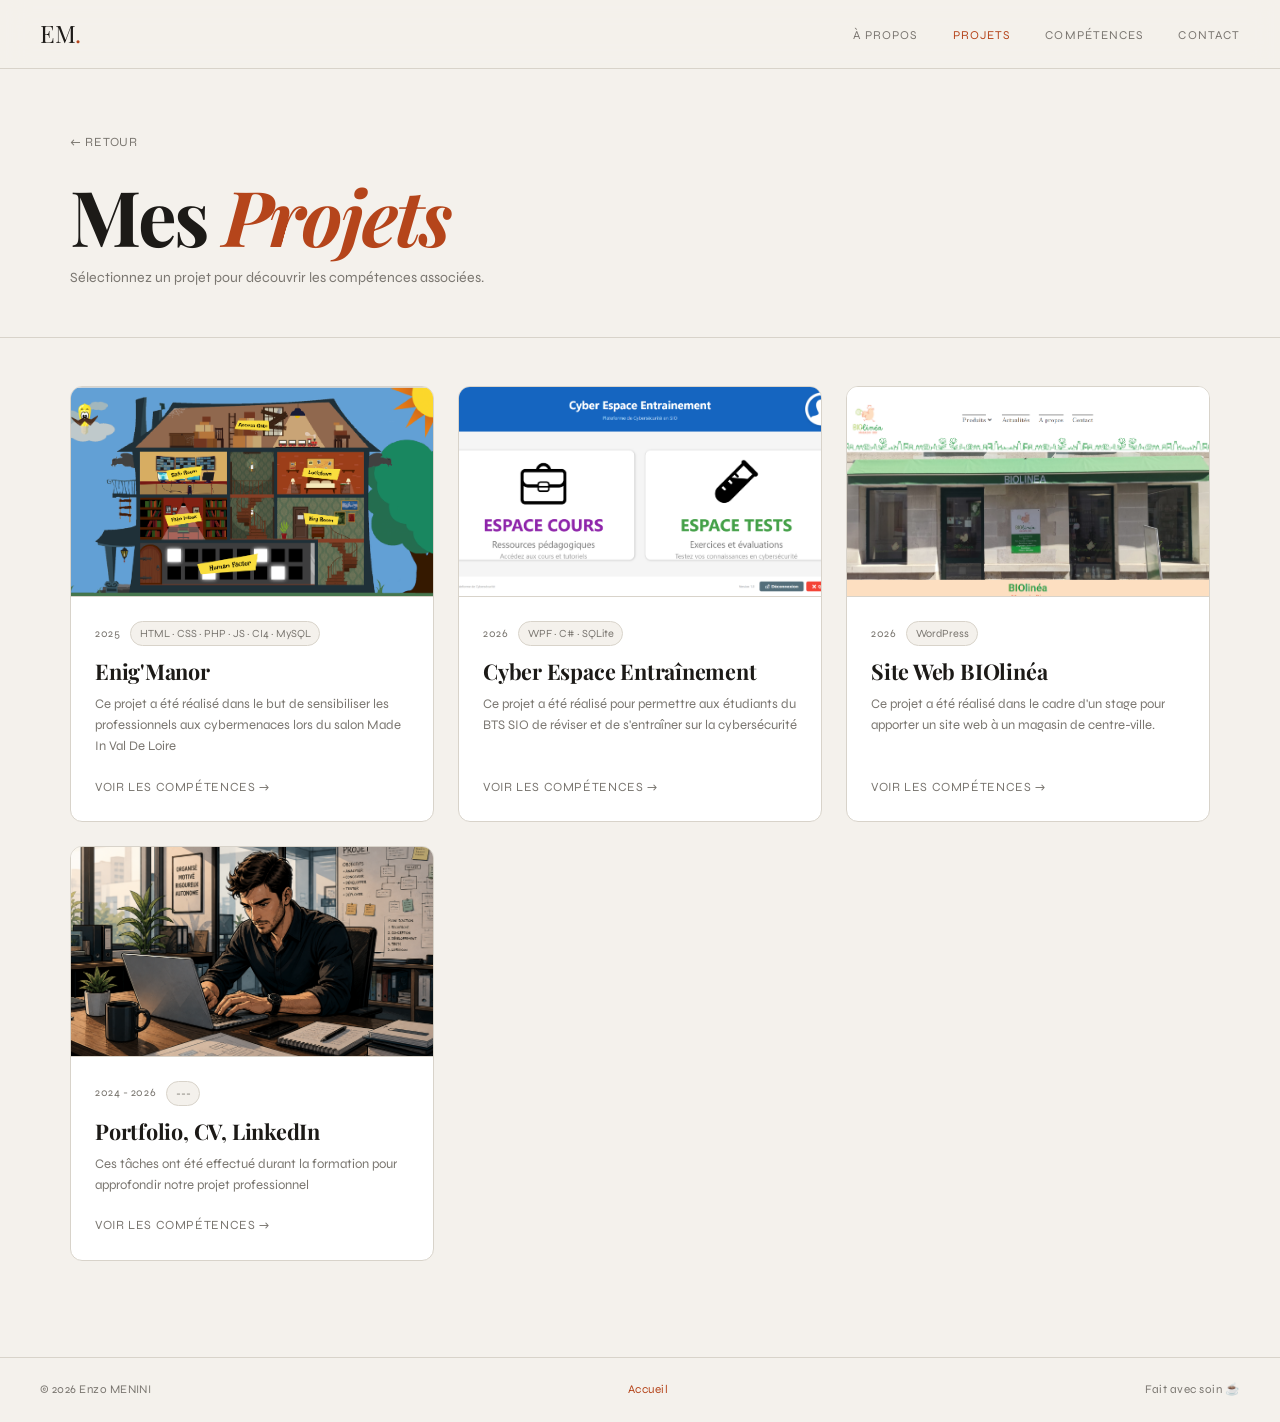
==== commit bee01c19: "Add files via upload" ====
--- a/projets.html
+++ b/projets.html
@@ -42,8 +42,7 @@
 
           <article class="proj-card" data-project="projet1">
             <div class="proj-thumb placeholder-thumb">
-              <!-- <img src="images/mivdl.png" alt="MIVDL"/> -->
-               <span>Image projet</span>
+              <img src="images/mivdl.png" alt="MIVDL"/>
             </div>
             <div class="proj-info">
               <div class="proj-meta">
@@ -58,7 +57,7 @@
 
           <article class="proj-card" data-project="projet2">
             <div class="proj-thumb placeholder-thumb">
-              <span>Image projet</span>
+              <img src="images/cee.png" alt="Cyber Espace Entraînement"/>
             </div>
             <div class="proj-info">
               <div class="proj-meta">
@@ -73,7 +72,7 @@
 
           <article class="proj-card" data-project="projet3">
             <div class="proj-thumb placeholder-thumb">
-              <span>Image projet</span>
+              <img src="images/biolinea.png" alt="BIOlinéa"/>
             </div>
             <div class="proj-info">
               <div class="proj-meta">
@@ -88,7 +87,7 @@
 
           <article class="proj-card" data-project="projet4">
             <div class="proj-thumb placeholder-thumb">
-              <span>Image projet</span>
+              <img src="images/portfolio.png" alt="Portfolio"/>
             </div>
             <div class="proj-info">
               <div class="proj-meta">
